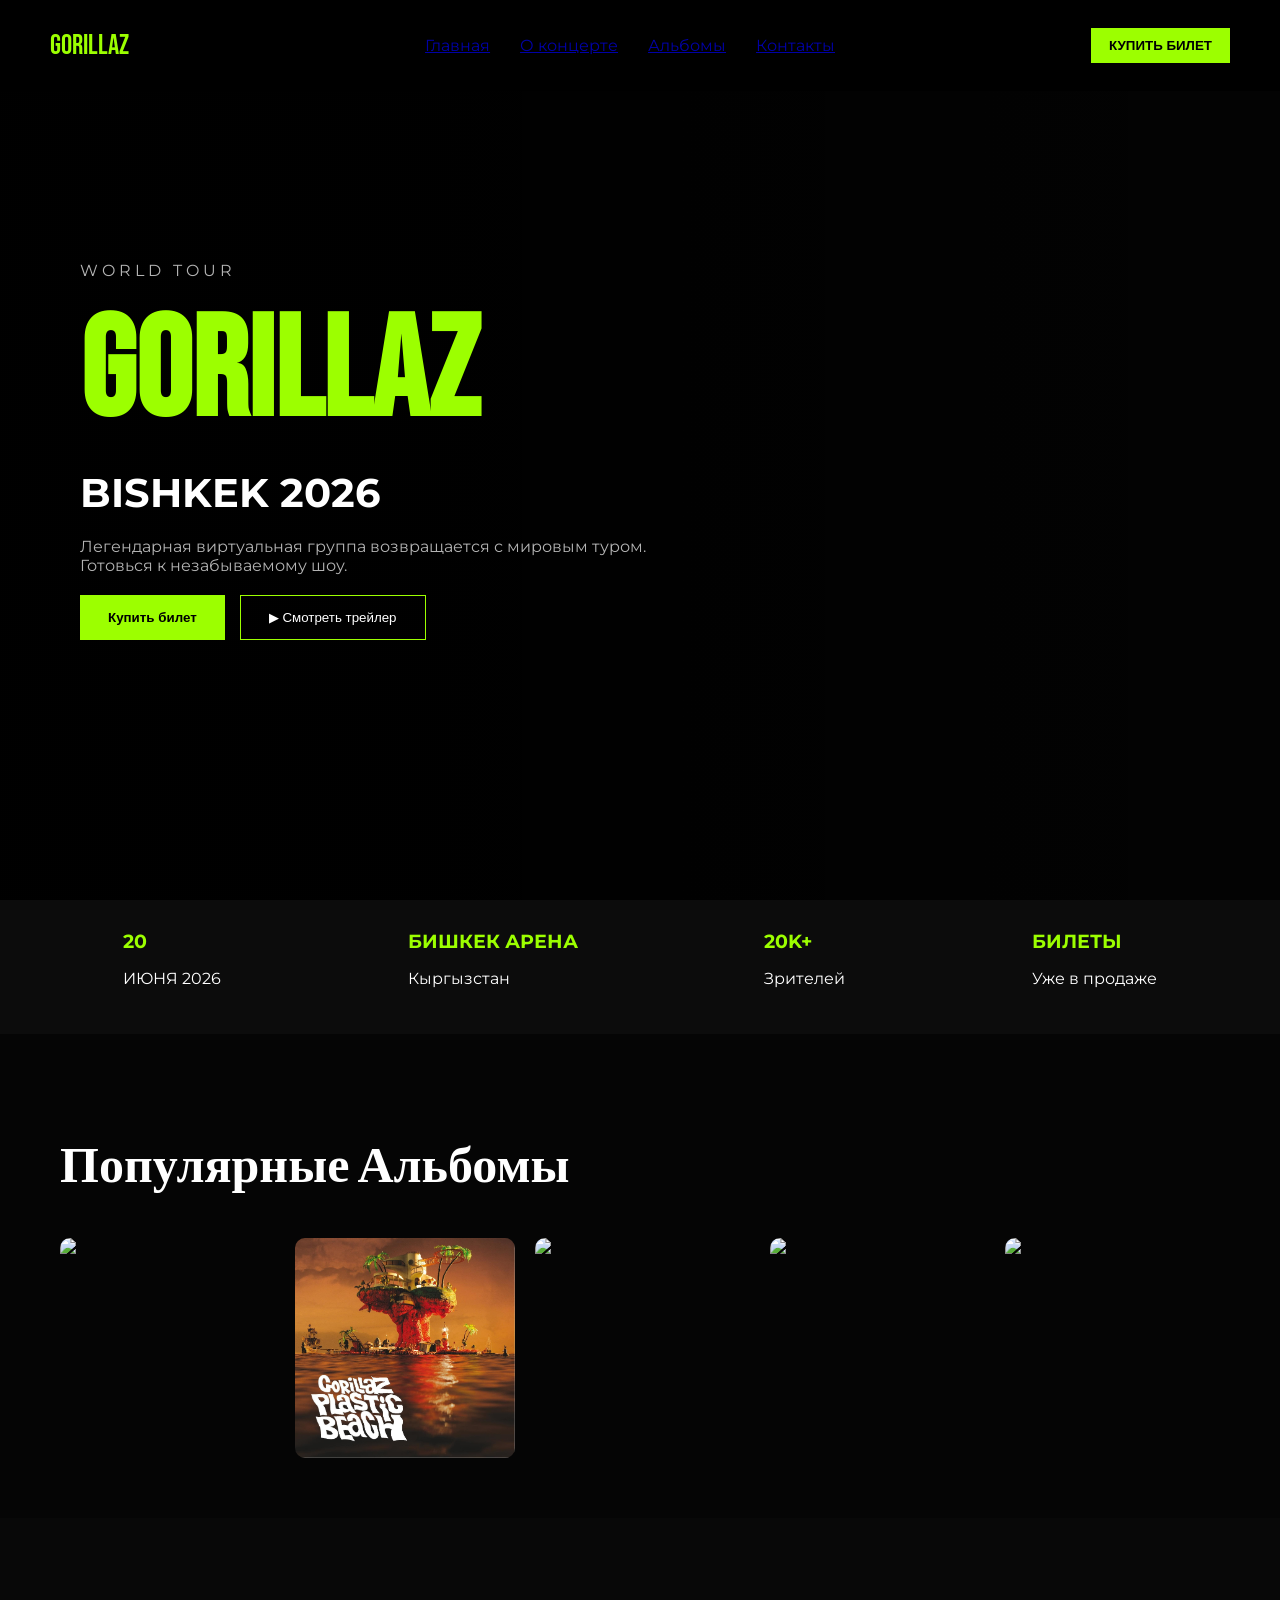
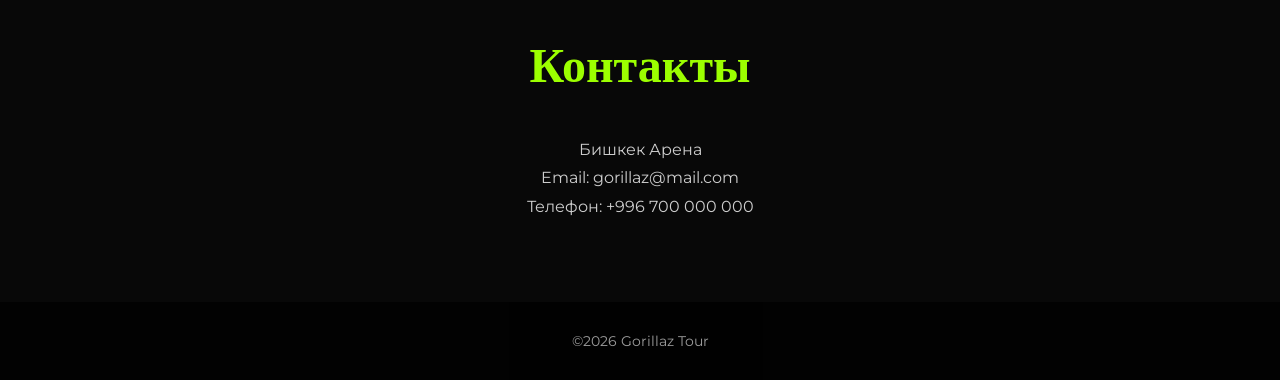
==== index.html @ 56e5a6d4 "Rename index2.html to index.html" ====
<!DOCTYPE html>
<html lang="ru">
<head>
<meta charset="UTF-8">
<meta name="viewport" content="width=device-width, initial-scale=1.0">

<title>Gorillaz Tour</title>

<link href="https://fonts.googleapis.com/css2?family=Bebas+Neue&family=Montserrat:wght@300;500;700&display=swap" rel="stylesheet">
<link rel="stylesheet" href="style2.css">

</head>
<body>

<!-- ===== HEADER ===== -->
<header class="header">
    <nav class="nav">

        <div class="logo">GORILLAZ</div>

        <ul class="menu">
            <li><a href=#hero>Главная</a></li>
             <li><a href=#info>О концерте</a></li>
             <li><a href=#gallery>Альбомы</a></li>
             <li><a href=#contacts>Контакты</a></li>
        </ul>

        <button class="ticket-btn">КУПИТЬ БИЛЕТ</button>

    </nav>
</header>


<!-- ===== HERO ===== -->
<section class="hero" id="hero">

    <div class="hero-content">
        <span class="tour">WORLD TOUR</span>

        <h1>GORILLAZ</h1>

        <h2>BISHKEK 2026</h2>

        <p>
            Легендарная виртуальная группа возвращается с мировым туром.
            Готовься к незабываемому шоу.
        </p>

        <div class="hero-buttons">
            <button class="buy">Купить билет</button>
            <button class="trailer">▶ Смотреть трейлер</button>
        </div>
    </div>

</section>


<!-- ===== INFO BAR ===== -->
<section class="info-bar" id="info">

    <div class="info-item">
        <h3>20</h3>
        <p>ИЮНЯ 2026</p>
    </div>

    <div class="info-item">
        <h3>БИШКЕК АРЕНА</h3>
        <p>Кыргызстан</p>
    </div>

    <div class="info-item">
        <h3>20K+</h3>
        <p>Зрителей</p>
    </div>

    <div class="info-item">
        <h3>БИЛЕТЫ</h3>
        <p>Уже в продаже</p>
    </div>

</section>


<!-- ===== GALLERY ===== -->
<section class="gallery" id="gallery">

    <h2>Популярные Альбомы</h2>

    <div class="gallery-grid">
        <img src="img/1.jp">
        <img src="img/93b744-20120921-gorillaz-plastic-beach.jpg">
        <img src="img/3.jpg">
        <img src="img/4.jpg">
        <img src="img/5.jpg">
    </div>

</section>

<!-- ===== CONTACTS ===== -->
<section class="contacts" id="contacts">

    <h2>Контакты</h2>

    <address>
        Бишкек Арена<br>
        Email: gorillaz@mail.com<br>
        Телефон: +996 700 000 000
    </address>

</section>

<footer class="footer">
    &copy;2026 Gorillaz Tour
</footer>

</body>
</html>
---- style2.css ----
body {
    margin: 0;
    background: #050505;
    color: white;
    font-family: 'Montserrat', sans-serif;
}

html {
    scroll-behavior: smooth;
}

/* ===== HEADER ===== */

.header {
    position: fixed;
    width: 100%;
    background: rgba(0,0,0,0.8);
    backdrop-filter: blur(8px);
}

.nav {
    display: flex;
    justify-content: space-between;
    align-items: center;
    padding: 20px 50px;
}

.logo {
    font-family: 'Bebas Neue';
    color: #9cff00;
    font-size: 28px;
}

.menu {
    display: flex;
    gap: 30px;
    list-style: none;
}

.menu li {
    cursor: pointer;
    opacity: 0.7;
}

.menu .active {
    color: #9cff00;
}

.ticket-btn {
    background: #9cff00;
    border: none;
    padding: 10px 18px;
    font-weight: bold;
}

/* ===== HERO ===== */

.hero {
    height: 100vh;
    display: flex;
    align-items: center;
    padding-left: 80px;

    background:
    linear-gradient(to right,
    rgba(0,0,0,0.95) 35%,
    rgba(0,0,0,0.4)),
    url("WhatsApp Image 2026-04-05 at 18.30.25.jpeg") right center/cover no-repeat;
}

.hero-content {
    max-width: 600px;
}

.tour {
    letter-spacing: 4px;
    opacity: 0.7;
}

.hero h1 {
    font-family: 'Bebas Neue';
    font-size: 140px;
    color: #9cff00;
    margin: 10px 0;
}

.hero h2 {
    font-size: 40px;
    margin: 0;
}

.hero p {
    opacity: 0.7;
    margin: 20px 0;
}

.hero-buttons {
    display: flex;
    gap: 15px;
}

.buy {
    background: #9cff00;
    border: none;
    padding: 14px 28px;
    font-weight: bold;
}

.trailer {
    background: transparent;
    border: 1px solid #9cff00;
    color: white;
    padding: 14px 28px;
}

/* ===== INFO BAR ===== */

.info-bar {
    display: flex;
    justify-content: space-around;
    background: #0c0c0c;
    padding: 30px;
}

.info-item h3 {
    color: #9cff00;
    margin: 0;
}

/* ===== GALLERY ===== */

.gallery {
    padding: 60px;
}

.gallery h2 {
    font-family: 'Bebas Neue';
    font-size: 50px;
}

.gallery-grid {
    display: flex;
    gap: 20px;
    margin-top: 20px;
}

.gallery-grid img {
    width: 220px;
    border-radius: 10px;
}

/* ===== CONTACTS ===== */

.contacts {
    text-align: center;
    padding: 80px 20px;
    background: #080808;
}

.contacts h2 {
    font-family: 'Bebas Neue';
    font-size: 48px;
    color: #9cff00;
}

.contacts address {
    margin-top: 20px;
    font-style: normal;
    opacity: 0.8;
    line-height: 1.8;
}

/* ===== FOOTER ===== */

.footer {
    text-align: center;
    padding: 30px;
    background: black;
    font-size: 14px;
    opacity: 0.6;
}
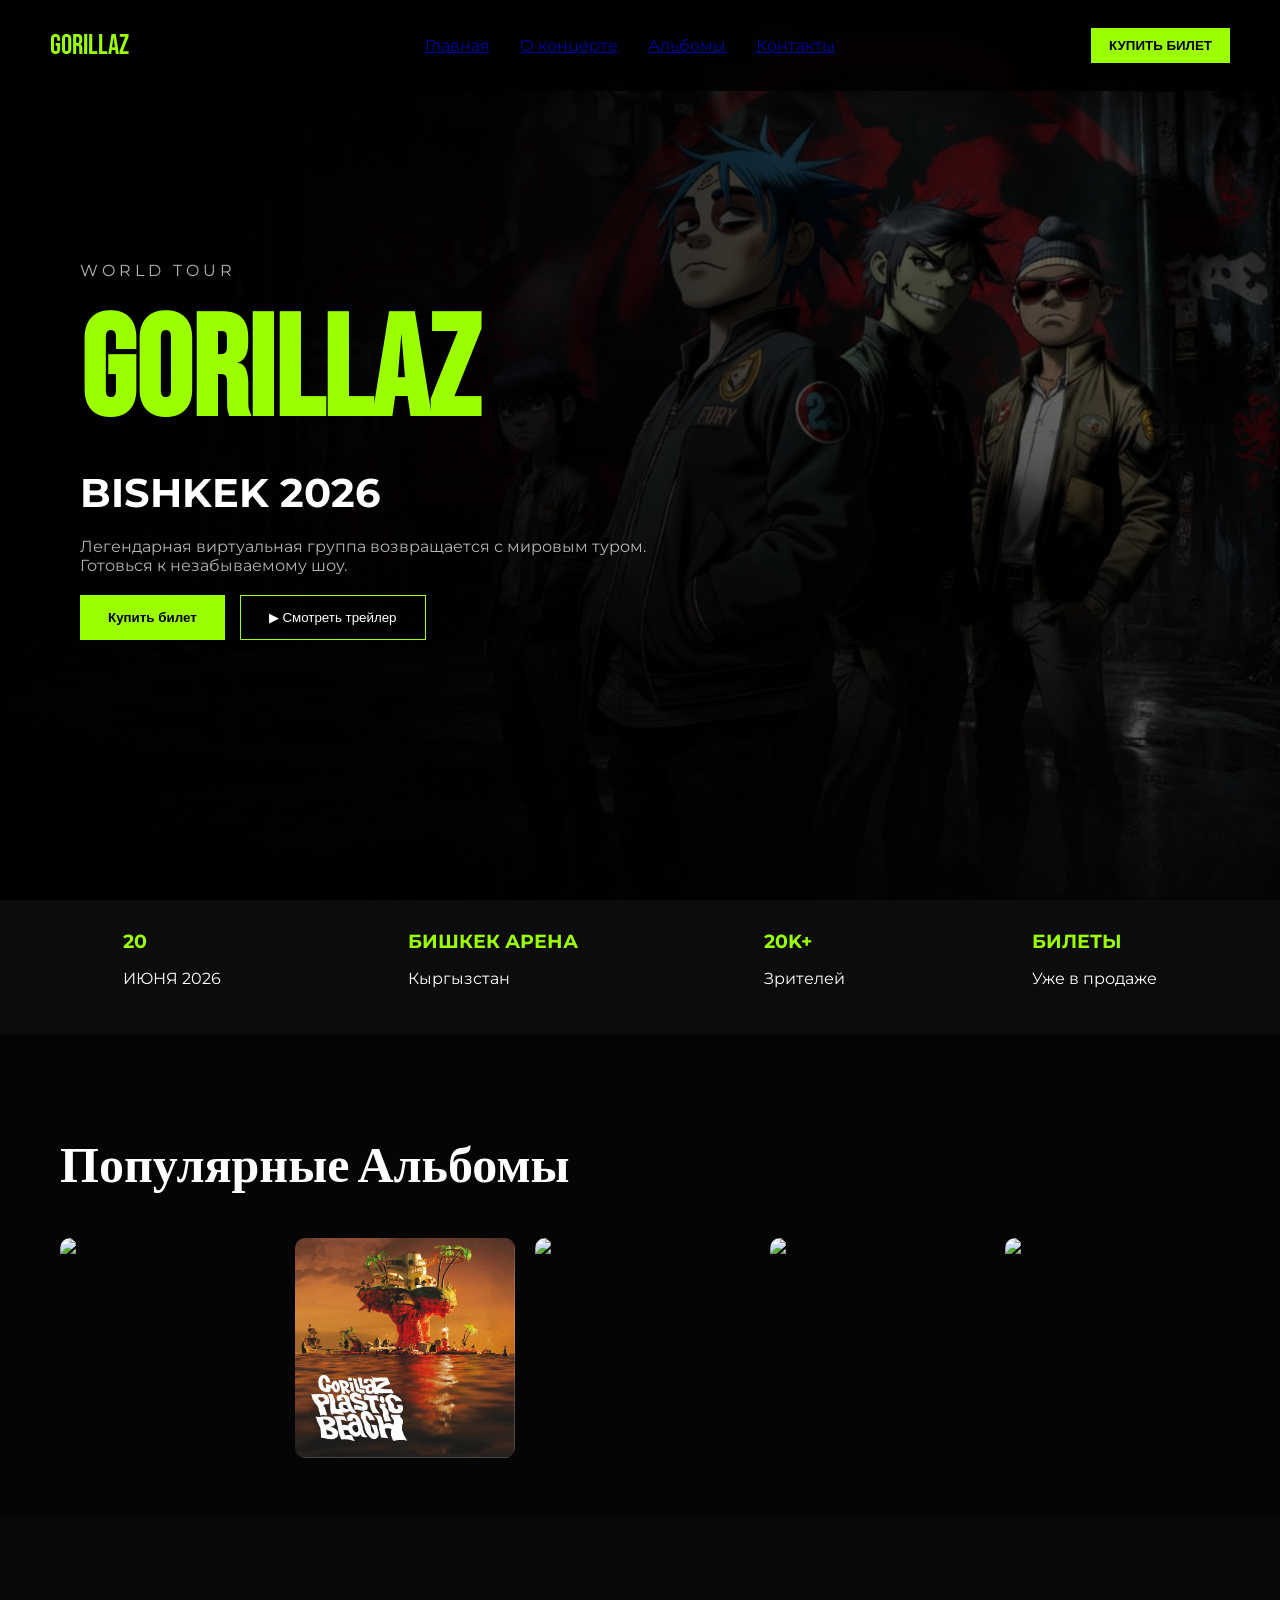
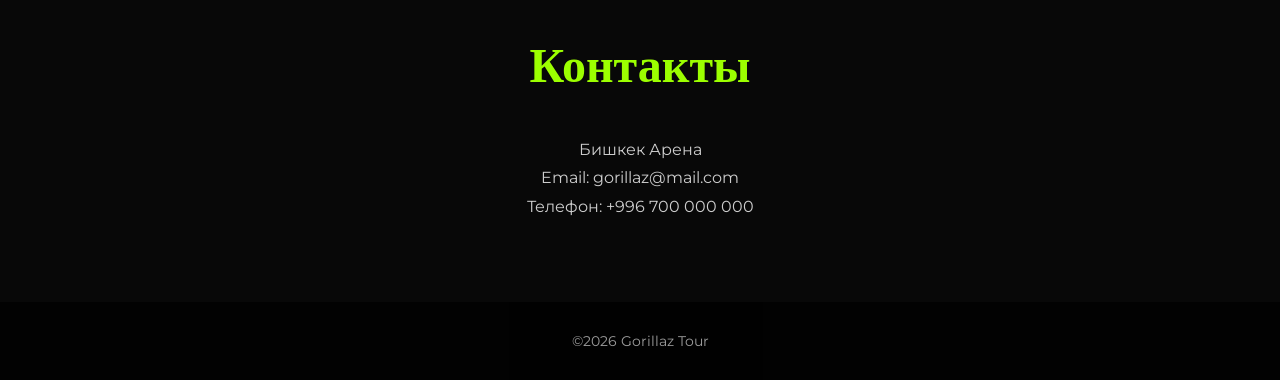
==== commit 9e66c2e8: "Change stylesheet link in index.html Updated stylesheet link from style2.css to style.css." ====
--- a/index.html
+++ b/index.html
@@ -7,7 +7,7 @@
 <title>Gorillaz Tour</title>
 
 <link href="https://fonts.googleapis.com/css2?family=Bebas+Neue&family=Montserrat:wght@300;500;700&display=swap" rel="stylesheet">
-<link rel="stylesheet" href="style2.css">
+<link rel="stylesheet" href="style.css">
 
 </head>
 <body>
--- a/style.css
+++ b/style.css
@@ -0,0 +1,181 @@
+body {
+    margin: 0;
+    background: #050505;
+    color: white;
+    font-family: 'Montserrat', sans-serif;
+}
+
+html {
+    scroll-behavior: smooth;
+}
+
+/* ===== HEADER ===== */
+
+.header {
+    position: fixed;
+    width: 100%;
+    background: rgba(0,0,0,0.8);
+    backdrop-filter: blur(8px);
+}
+
+.nav {
+    display: flex;
+    justify-content: space-between;
+    align-items: center;
+    padding: 20px 50px;
+}
+
+.logo {
+    font-family: 'Bebas Neue';
+    color: #9cff00;
+    font-size: 28px;
+}
+
+.menu {
+    display: flex;
+    gap: 30px;
+    list-style: none;
+}
+
+.menu li {
+    cursor: pointer;
+    opacity: 0.7;
+}
+
+.menu .active {
+    color: #9cff00;
+}
+
+.ticket-btn {
+    background: #9cff00;
+    border: none;
+    padding: 10px 18px;
+    font-weight: bold;
+}
+
+/* ===== HERO ===== */
+
+.hero {
+    height: 100vh;
+    display: flex;
+    align-items: center;
+    padding-left: 80px;
+
+    background:
+    linear-gradient(to right,
+    rgba(0,0,0,0.95) 35%,
+    rgba(0,0,0,0.4)),
+    url("Image 2026-04-05 at 18.30.25.jpeg") right center/cover no-repeat;
+}
+
+.hero-content {
+    max-width: 600px;
+}
+
+.tour {
+    letter-spacing: 4px;
+    opacity: 0.7;
+}
+
+.hero h1 {
+    font-family: 'Bebas Neue';
+    font-size: 140px;
+    color: #9cff00;
+    margin: 10px 0;
+}
+
+.hero h2 {
+    font-size: 40px;
+    margin: 0;
+}
+
+.hero p {
+    opacity: 0.7;
+    margin: 20px 0;
+}
+
+.hero-buttons {
+    display: flex;
+    gap: 15px;
+}
+
+.buy {
+    background: #9cff00;
+    border: none;
+    padding: 14px 28px;
+    font-weight: bold;
+}
+
+.trailer {
+    background: transparent;
+    border: 1px solid #9cff00;
+    color: white;
+    padding: 14px 28px;
+}
+
+/* ===== INFO BAR ===== */
+
+.info-bar {
+    display: flex;
+    justify-content: space-around;
+    background: #0c0c0c;
+    padding: 30px;
+}
+
+.info-item h3 {
+    color: #9cff00;
+    margin: 0;
+}
+
+/* ===== GALLERY ===== */
+
+.gallery {
+    padding: 60px;
+}
+
+.gallery h2 {
+    font-family: 'Bebas Neue';
+    font-size: 50px;
+}
+
+.gallery-grid {
+    display: flex;
+    gap: 20px;
+    margin-top: 20px;
+}
+
+.gallery-grid img {
+    width: 220px;
+    border-radius: 10px;
+}
+
+/* ===== CONTACTS ===== */
+
+.contacts {
+    text-align: center;
+    padding: 80px 20px;
+    background: #080808;
+}
+
+.contacts h2 {
+    font-family: 'Bebas Neue';
+    font-size: 48px;
+    color: #9cff00;
+}
+
+.contacts address {
+    margin-top: 20px;
+    font-style: normal;
+    opacity: 0.8;
+    line-height: 1.8;
+}
+
+/* ===== FOOTER ===== */
+
+.footer {
+    text-align: center;
+    padding: 30px;
+    background: black;
+    font-size: 14px;
+    opacity: 0.6;
+}
